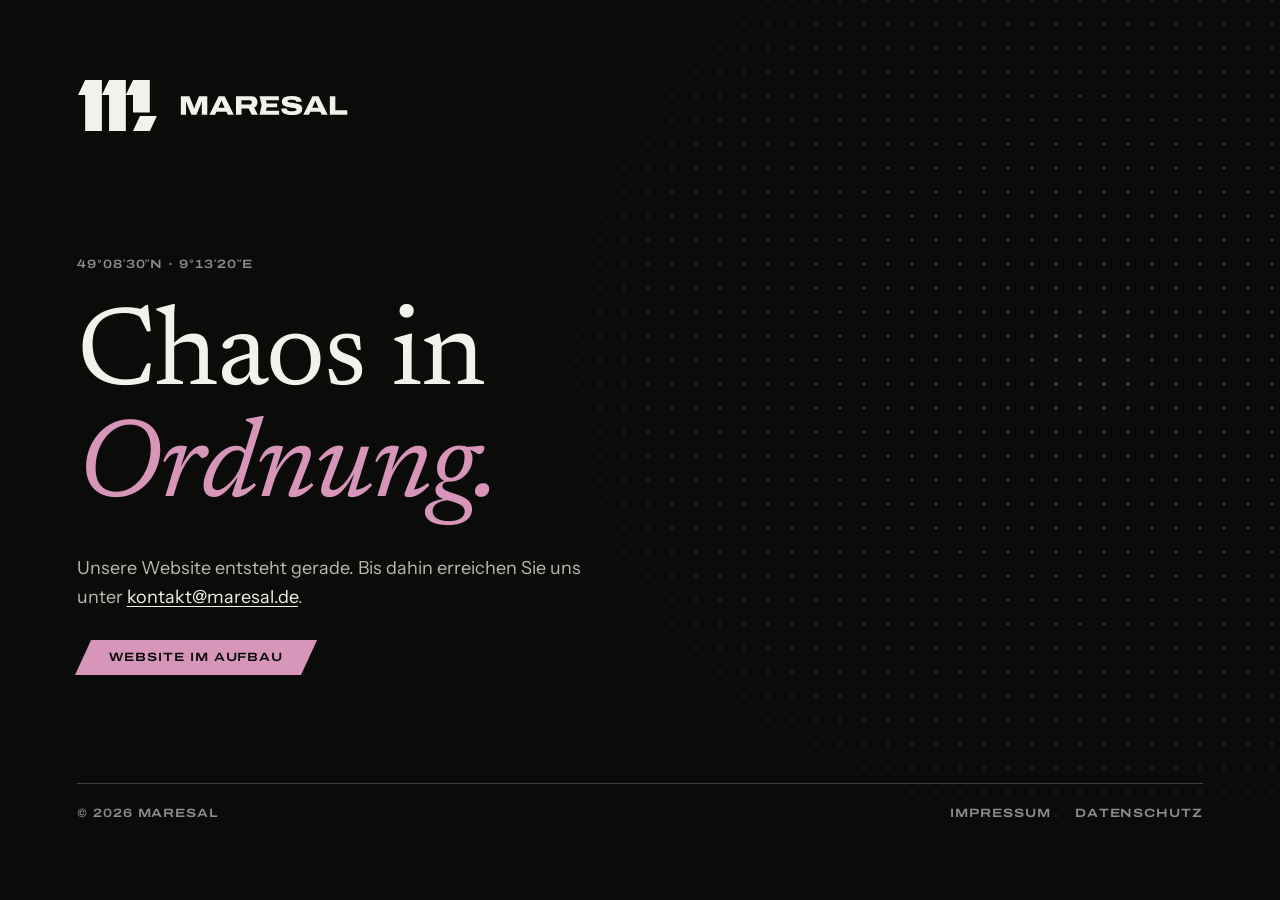
==== index.html @ d8c4743f "Add files via upload" ====
<!doctype html>
<html lang="de">
<head>
<meta charset="utf-8">
<meta name="viewport" content="width=device-width,initial-scale=1">
<title>Maresal · Heilbronn</title>
<meta name="description" content="Maresal – Studio für Marken und Spiele in Heilbronn. Website im Aufbau.">
<meta name="theme-color" content="#0B0C09">
<link rel="icon" href="assets/favicon.svg" type="image/svg+xml">
<link rel="apple-touch-icon" href="assets/apple-touch-icon.png">
<link rel="stylesheet" href="assets/style.css">
</head>
<body class="home">
<header>
  <img src="assets/logo-kagit.svg" alt="Maresal" width="300" height="82">
</header>
<main>
  <p class="label" title="Heilbronn">49°08′30″N · 9°13′20″E</p>
  <h1>Chaos in<br><i>Ordnung.</i></h1>
  <p class="lead">Unsere Website entsteht gerade. Bis dahin erreichen Sie uns unter <a href="mailto:kontakt@maresal.de">kontakt@maresal.de</a>.</p>
  <p class="tag label"><span>Website im Aufbau</span></p>
</main>
<footer class="label">
  <span>© 2026 Maresal</span>
  <nav>
    <a href="impressum/">Impressum</a>
    <a href="datenschutz/">Datenschutz</a>
  </nav>
</footer>
</body>
</html>
---- assets/style.css ----
/* MARESAL · maresal.de — fonts are self-hosted, no external requests */
@font-face{font-family:"Newsreader";font-style:normal;font-weight:400;font-display:swap;src:url(fonts/newsreader-latin-400-normal.woff2) format("woff2");unicode-range:U+0000-00FF,U+0131,U+0152-0153,U+02BB-02BC,U+02C6,U+02DA,U+02DC,U+0304,U+0308,U+0329,U+2000-206F,U+20AC,U+2122,U+2191,U+2193,U+2212,U+2215,U+FEFF,U+FFFD}
@font-face{font-family:"Newsreader";font-style:normal;font-weight:400;font-display:swap;src:url(fonts/newsreader-latin-ext-400-normal.woff2) format("woff2");unicode-range:U+0100-02BA,U+02BD-02C5,U+02C7-02CC,U+02CE-02D7,U+02DD-02FF,U+0304,U+0308,U+0329,U+1D00-1DBF,U+1E00-1E9F,U+1EF2-1EFF,U+2020,U+20A0-20AB,U+20AD-20C0,U+2113,U+2C60-2C7F,U+A720-A7FF}
@font-face{font-family:"Newsreader";font-style:italic;font-weight:400;font-display:swap;src:url(fonts/newsreader-latin-400-italic.woff2) format("woff2");unicode-range:U+0000-00FF,U+0131,U+0152-0153,U+02BB-02BC,U+02C6,U+02DA,U+02DC,U+0304,U+0308,U+0329,U+2000-206F,U+20AC,U+2122,U+2191,U+2193,U+2212,U+2215,U+FEFF,U+FFFD}
@font-face{font-family:"Newsreader";font-style:italic;font-weight:400;font-display:swap;src:url(fonts/newsreader-latin-ext-400-italic.woff2) format("woff2");unicode-range:U+0100-02BA,U+02BD-02C5,U+02C7-02CC,U+02CE-02D7,U+02DD-02FF,U+0304,U+0308,U+0329,U+1D00-1DBF,U+1E00-1E9F,U+1EF2-1EFF,U+2020,U+20A0-20AB,U+20AD-20C0,U+2113,U+2C60-2C7F,U+A720-A7FF}
@font-face{font-family:"Instrument Sans";font-style:normal;font-weight:400;font-display:swap;src:url(fonts/instrument-sans-latin-400-normal.woff2) format("woff2");unicode-range:U+0000-00FF,U+0131,U+0152-0153,U+02BB-02BC,U+02C6,U+02DA,U+02DC,U+0304,U+0308,U+0329,U+2000-206F,U+20AC,U+2122,U+2191,U+2193,U+2212,U+2215,U+FEFF,U+FFFD}
@font-face{font-family:"Instrument Sans";font-style:normal;font-weight:400;font-display:swap;src:url(fonts/instrument-sans-latin-ext-400-normal.woff2) format("woff2");unicode-range:U+0100-02BA,U+02BD-02C5,U+02C7-02CC,U+02CE-02D7,U+02DD-02FF,U+0304,U+0308,U+0329,U+1D00-1DBF,U+1E00-1E9F,U+1EF2-1EFF,U+2020,U+20A0-20AB,U+20AD-20C0,U+2113,U+2C60-2C7F,U+A720-A7FF}
@font-face{font-family:"Archivo Expanded";font-style:normal;font-weight:600;font-display:swap;src:url(fonts/ArchivoExpanded-SemiBold.woff2) format("woff2")}

:root{
  --siyah:#0B0C09; --kagit:#F1F2E9; --orkide:#D795BA;
  --gri-1:#40413E; --gri-2:#8D8E8B; --gri-3:#B9BAB3;
  --serif:"Newsreader",Georgia,serif;
  --sans:"Instrument Sans",Arial,sans-serif;
  --label:"Archivo Expanded",Arial,sans-serif;
  --pad:clamp(20px,6vw,80px);
}
*{box-sizing:border-box;margin:0;padding:0}
html{-webkit-text-size-adjust:100%}
body{font-family:var(--sans);font-size:17px;line-height:1.6;-webkit-font-smoothing:antialiased}
a{color:inherit;text-underline-offset:3px;text-decoration-thickness:1px}
a:hover{color:var(--orkide)}
.label{font-family:var(--label);font-weight:600;font-size:12px;letter-spacing:.08em;text-transform:uppercase}

/* ---------- Start page (dark) ---------- */
.home{background:var(--siyah);color:var(--kagit);min-height:100vh;min-height:100svh;display:flex;flex-direction:column;padding:var(--pad)}
/* Nokta ızgara (grafik dil): 24 px, sağda yoğun, sola doğru solar; sadece koyu zeminde */
.home{position:relative}
.home::before{content:"";position:fixed;inset:0;pointer-events:none;background-image:radial-gradient(circle,rgba(241,242,233,.30) 1.4px,transparent 1.8px);background-size:24px 24px;background-position:12px 12px;-webkit-mask-image:radial-gradient(ellipse 70% 90% at 85% 40%,#000 0%,transparent 75%);mask-image:radial-gradient(ellipse 70% 90% at 85% 40%,#000 0%,transparent 75%)}
.home>*{position:relative}
.home header img{display:block;width:clamp(200px,24vw,300px);height:auto;margin:-12px 0 0 -14px}
.home main{flex:1;display:flex;flex-direction:column;justify-content:center;gap:28px;padding:64px 0;max-width:900px}
.home main .label{color:var(--gri-2)}
.home h1{font-family:var(--serif);font-weight:400;font-size:clamp(48px,9vw,112px);line-height:1;letter-spacing:-.01em}
.home h1 i{color:var(--orkide)}
.home .lead{color:var(--gri-3);max-width:520px;font-size:18px}
.home .lead a{color:var(--kagit)}
.tag{display:inline-block;align-self:flex-start;background:var(--orkide);color:var(--siyah);padding:8px 26px;transform:skewX(-24.7deg);margin-left:6px}
.tag span{display:block;transform:skewX(24.7deg)}
.home main .tag{color:var(--siyah)}
.home footer{display:flex;flex-wrap:wrap;gap:8px 28px;justify-content:space-between;color:var(--gri-2);border-top:1px solid var(--gri-1);padding-top:20px}
.home footer nav{display:flex;gap:24px}
.home footer a{text-decoration:none}
.home footer a:hover{color:var(--orkide)}

/* ---------- Legal pages (light) ---------- */
.legal{background:var(--kagit);color:var(--siyah);padding:var(--pad)}
.legal header{display:flex;justify-content:space-between;align-items:center;gap:20px;border-bottom:1px solid var(--siyah);padding-bottom:20px}
.legal header img{display:block;width:clamp(150px,18vw,210px);height:auto;margin:-8px 0 -8px -10px}
.legal header nav{display:flex;gap:20px}
.legal header nav a{text-decoration:none}
.legal header nav a[aria-current]{color:var(--orkide)}
.legal main{max-width:720px;padding:56px 0 80px}
.legal main > .label{color:var(--gri-1);margin-bottom:16px}
.legal h1{font-family:var(--serif);font-weight:400;font-size:clamp(44px,7vw,80px);line-height:1;margin-bottom:48px}
.legal h2{font-family:var(--label);font-weight:600;font-size:12px;letter-spacing:.08em;text-transform:uppercase;color:var(--gri-1);margin:40px 0 10px;padding-top:16px;border-top:1px solid #d6d7cd}
.legal p,.legal li{color:#2b2c29;max-width:66ch}
.legal p+p{margin-top:12px}
.legal ul{margin:10px 0 0 20px}
.legal li+li{margin-top:6px}
.legal address{font-style:normal}
.legal footer{border-top:1px solid var(--siyah);padding-top:20px;color:var(--gri-1)}
.legal footer a{text-decoration:none}
@media (max-width:560px){.legal header{flex-direction:column;align-items:flex-start}}
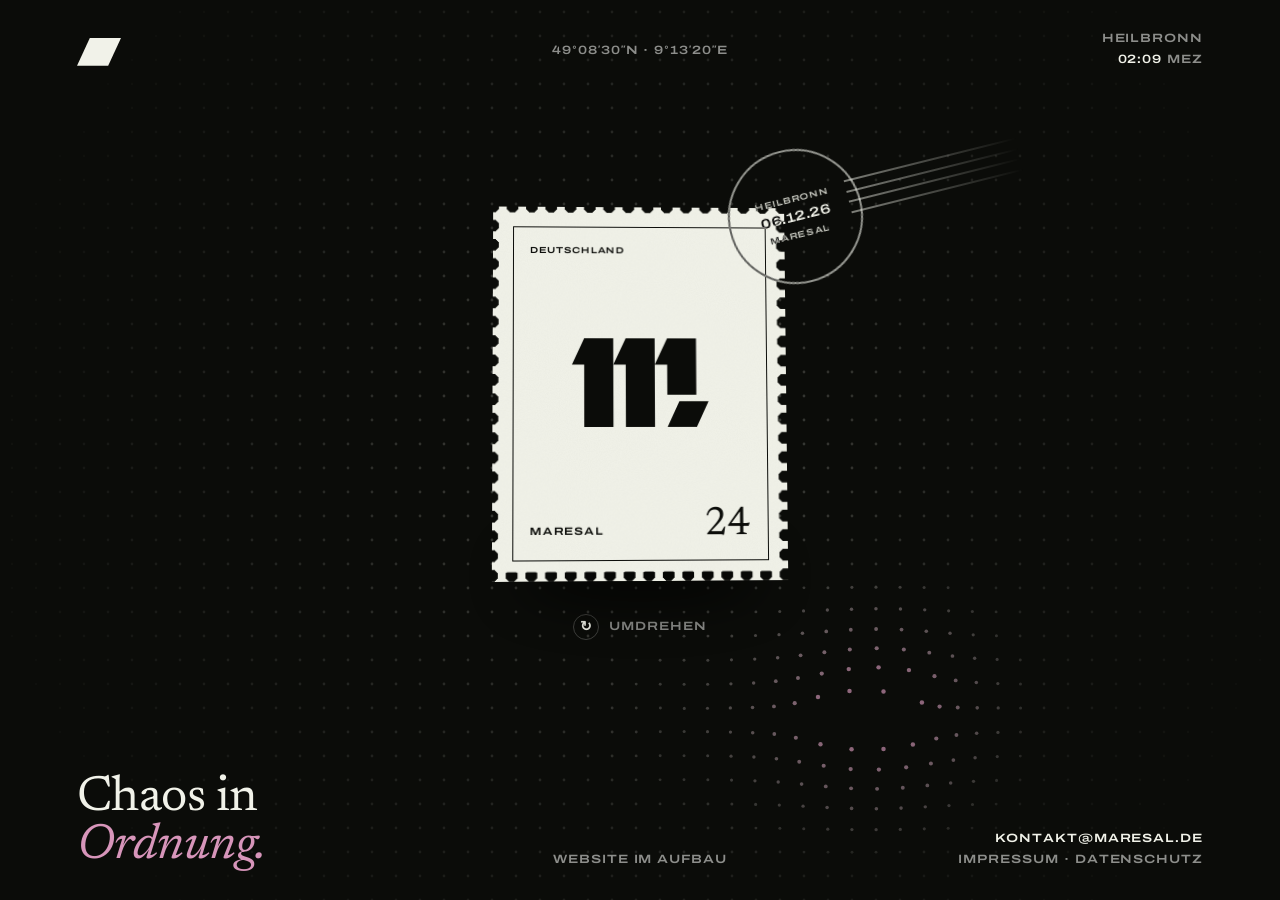
==== commit b4e00d50: "Add files via upload" ====
--- a/index.html
+++ b/index.html
@@ -9,23 +9,42 @@
 <link rel="icon" href="assets/favicon.svg" type="image/svg+xml">
 <link rel="apple-touch-icon" href="assets/apple-touch-icon.png">
 <link rel="stylesheet" href="assets/style.css">
+<link rel="stylesheet" href="assets/stamp.css">
 </head>
-<body class="home">
-<header>
-  <img src="assets/logo-kagit.svg" alt="Maresal" width="300" height="82">
+<body class="post">
+<canvas id="grid" aria-hidden="true" data-cx=".5" data-cy=".5" data-rx=".55" data-ry=".75"></canvas>
+
+<header class="bar label">
+  <a href="./" class="mono" aria-label="Maresal – Startseite">
+    <svg viewBox="459 304 199 126" role="img" aria-hidden="true"><polygon fill="currentColor" points="517,304 658,304 600,430 459,430"/></svg>
+  </a>
+  <span class="c hide-s" title="Heilbronn">49°08′30″N · 9°13′20″E</span>
+  <span class="r">Heilbronn<br><b id="clock">--:--</b> <span id="tz">MEZ</span></span>
 </header>
-<main>
-  <p class="label" title="Heilbronn">49°08′30″N · 9°13′20″E</p>
-  <h1>Chaos in<br><i>Ordnung.</i></h1>
-  <p class="lead">Unsere Website entsteht gerade. Bis dahin erreichen Sie uns unter <a href="mailto:kontakt@maresal.de">kontakt@maresal.de</a>.</p>
-  <p class="tag label"><span>Website im Aufbau</span></p>
+
+<main class="stage">
+  <div class="scene" id="scene">
+    <div class="shadow" aria-hidden="true"></div>
+    <button class="stamp" id="stamp" type="button" aria-pressed="false" aria-label="Briefmarke umdrehen">
+      <span class="face front" aria-hidden="true"><span class="in">
+        <span class="row label sm"><span>Deutschland</span></span>
+        <span class="art"><svg viewBox="0 0 658 430"><g fill="#0B0C09"><polygon points="59,0 199,0 199,430 59,430 59,127 0,127"/><polygon points="259,0 399,0 399,430 259,430 259,127 199,127"/><polygon points="459,0 599,0 599,273 459,273 459,127 399,127"/><polygon points="517,304 658,304 600,430 459,430"/></g></svg></span>
+        <span class="row"><span class="label">Maresal</span><span class="val">24</span></span>
+      </span></span>
+      <span class="face back" aria-hidden="true"><span class="in"><span class="date">19.09.<br><i>1921</i></span></span></span>
+    </button>
+    <div class="postmark label" id="postmark" aria-hidden="true"><span>Heilbronn<br><b id="pmdate">12.11.26</b><br>Maresal</span></div>
+  </div>
+  <p class="hint label"><span class="k" aria-hidden="true">↻</span><span id="hinttext">Umdrehen</span></p>
 </main>
-<footer class="label">
-  <span>© 2026 Maresal</span>
-  <nav>
-    <a href="impressum/">Impressum</a>
-    <a href="datenschutz/">Datenschutz</a>
-  </nav>
+
+<footer class="foot label">
+  <p class="slogan">Chaos in<br><i>Ordnung.</i></p>
+  <span class="c hide-s">Website im Aufbau</span>
+  <span class="r"><a href="mailto:kontakt@maresal.de" class="mail">kontakt@maresal.de</a><br><a href="impressum/">Impressum</a> · <a href="datenschutz/">Datenschutz</a></span>
 </footer>
+
+<script src="assets/grid.js"></script>
+<script src="assets/stamp.js"></script>
 </body>
 </html>
--- a/assets/style.css
+++ b/assets/style.css
@@ -24,10 +24,10 @@
 
 /* ---------- Start page (dark) ---------- */
 .home{background:var(--siyah);color:var(--kagit);min-height:100vh;min-height:100svh;display:flex;flex-direction:column;padding:var(--pad)}
-/* Nokta ızgara (grafik dil): 24 px, sağda yoğun, sola doğru solar; sadece koyu zeminde */
+/* Nokta ızgara (grafik dil): 24 px, sağda yoğun, sola doğru solar; canlı: imleç düzeni bozar, yay geri toplar (assets/grid.js) */
 .home{position:relative}
-.home::before{content:"";position:fixed;inset:0;pointer-events:none;background-image:radial-gradient(circle,rgba(241,242,233,.30) 1.4px,transparent 1.8px);background-size:24px 24px;background-position:12px 12px;-webkit-mask-image:radial-gradient(ellipse 70% 90% at 85% 40%,#000 0%,transparent 75%);mask-image:radial-gradient(ellipse 70% 90% at 85% 40%,#000 0%,transparent 75%)}
-.home>*{position:relative}
+#grid{position:fixed;inset:0;width:100vw;height:100vh;pointer-events:none;z-index:0}
+.home>*:not(#grid){position:relative;z-index:1}
 .home header img{display:block;width:clamp(200px,24vw,300px);height:auto;margin:-12px 0 0 -14px}
 .home main{flex:1;display:flex;flex-direction:column;justify-content:center;gap:28px;padding:64px 0;max-width:900px}
 .home main .label{color:var(--gri-2)}
@@ -62,3 +62,6 @@
 .legal footer{border-top:1px solid var(--siyah);padding-top:20px;color:var(--gri-1)}
 .legal footer a{text-decoration:none}
 @media (max-width:560px){.legal header{flex-direction:column;align-items:flex-start}}
+.legal .mono-l{display:block;width:62px;color:var(--siyah)}
+.legal .mono-l svg{display:block;width:100%;height:auto}
+.legal .mono-l:hover{color:var(--orkide)}
--- a/assets/stamp.css
+++ b/assets/stamp.css
@@ -0,0 +1,70 @@
+/* MARESAL · Startseite „Pul“ — Briefmarke mit Rückseite 19.09.1921 */
+.post{background:var(--siyah);color:var(--kagit);min-height:100vh;min-height:100svh;display:grid;grid-template-rows:auto 1fr auto;padding:28px var(--pad) 30px;overflow:hidden;position:relative}
+#grid{position:fixed;inset:0;width:100vw;height:100vh;pointer-events:none;z-index:0}
+.post>*:not(#grid){position:relative;z-index:1}
+.post a{text-decoration:none}
+.post .label{color:var(--gri-2)}
+.post b{color:var(--kagit);font-weight:600}
+
+/* Kopfzeile */
+.bar{display:grid;grid-template-columns:1fr 1fr 1fr;align-items:start;line-height:1.75}
+.bar .c{text-align:center;padding-top:12px}
+.bar .r,.foot .r{text-align:right}
+.mono{color:var(--kagit);display:inline-block;width:44px;margin-top:10px}
+.mono svg{display:block;width:100%;height:auto}
+.mono:hover{color:var(--orkide)}
+
+/* Bühne */
+.stage{display:flex;flex-direction:column;align-items:center;justify-content:center;gap:34px;padding:24px 0}
+.scene{--w:clamp(220px,23vw,330px);width:var(--w);aspect-ratio:330/420;position:relative;perspective:1600px}
+.shadow{position:absolute;left:8%;right:8%;bottom:-6%;height:14%;background:#000;filter:blur(26px);opacity:.7;border-radius:50%;transform:translateZ(0)}
+.stamp{all:unset;cursor:pointer;position:absolute;inset:0;transform-style:preserve-3d;will-change:transform;-webkit-tap-highlight-color:transparent}
+.stamp:focus-visible{outline:2px solid var(--orkide);outline-offset:14px}
+.face{position:absolute;inset:0;backface-visibility:hidden;-webkit-backface-visibility:hidden;
+  --p:calc(var(--w) * .021);--g:calc(var(--w) * .066);
+  -webkit-mask:radial-gradient(circle var(--p) at 50% 50%,transparent 98%,#000) calc(var(--g) / -2) calc(var(--g) / -2)/var(--g) var(--g),linear-gradient(#000,#000) calc(var(--g) / 2) calc(var(--g) / 2)/calc(100% - var(--g)) calc(100% - var(--g)) no-repeat;
+          mask:radial-gradient(circle var(--p) at 50% 50%,transparent 98%,#000) calc(var(--g) / -2) calc(var(--g) / -2)/var(--g) var(--g),linear-gradient(#000,#000) calc(var(--g) / 2) calc(var(--g) / 2)/calc(100% - var(--g)) calc(100% - var(--g)) no-repeat}
+.front{background:#F1F2E9;color:#0B0C09}
+.back{background:#E7E8DD;color:#0B0C09;transform:rotateY(180deg)}
+/* leichte Papierstruktur */
+.face::after{content:"";position:absolute;inset:0;opacity:.35;mix-blend-mode:multiply;pointer-events:none;background-image:url("data:image/svg+xml,%3Csvg xmlns='http://www.w3.org/2000/svg' width='160' height='160'%3E%3Cfilter id='n'%3E%3CfeTurbulence type='fractalNoise' baseFrequency='.9' numOctaves='2' stitchTiles='stitch'/%3E%3CfeColorMatrix values='0 0 0 0 .4 0 0 0 0 .4 0 0 0 0 .35 0 0 0 .18 0'/%3E%3C/filter%3E%3Crect width='160' height='160' filter='url(%23n)'/%3E%3C/svg%3E")}
+.in{position:absolute;inset:calc(var(--w) * .067);border:1.5px solid #0B0C09;display:flex;flex-direction:column;justify-content:space-between;padding:calc(var(--w) * .055)}
+.back .in{border-style:dashed;border-width:1px;justify-content:center;align-items:center}
+.row{display:flex;justify-content:space-between;align-items:baseline}
+.front .label{color:#0B0C09}
+.label.sm{font-size:calc(var(--w) * .03)}
+.front .row:last-child .label{font-size:calc(var(--w) * .036)}
+.art{flex:1;display:flex;align-items:center;justify-content:center}
+.art svg{width:62%;height:auto}
+.val{font-family:var(--serif);font-size:calc(var(--w) * .135);line-height:.85}
+.date{font-family:var(--serif);font-size:calc(var(--w) * .215);line-height:.95;letter-spacing:-.02em;text-align:center}
+.date i{color:#B4628F}
+
+/* Poststempel – liegt über der Marke, verschwindet beim Umdrehen */
+.postmark{position:absolute;left:80%;top:-15%;width:calc(var(--w) * .46);aspect-ratio:1;border:2px solid rgba(241,242,233,.6);border-radius:50%;display:flex;align-items:center;justify-content:center;text-align:center;transform:rotate(-14deg);color:rgba(241,242,233,.8)!important;font-size:calc(var(--w) * .03);line-height:1.6;mix-blend-mode:difference;pointer-events:none;transition:opacity .4s}
+.postmark b{font-size:calc(var(--w) * .046);letter-spacing:.04em}
+.postmark::before{content:"";position:absolute;left:92%;top:30%;width:calc(var(--w) * .6);height:28%;background:repeating-linear-gradient(0deg,rgba(241,242,233,.5) 0 2px,transparent 2px calc(var(--w) * .036));-webkit-mask:linear-gradient(90deg,#000,transparent);mask:linear-gradient(90deg,#000,transparent)}
+.flipped .postmark{opacity:0}
+
+.hint{display:flex;gap:10px;align-items:center;margin:0}
+.hint .k{display:inline-flex;width:26px;height:26px;border:1px solid var(--gri-1);border-radius:50%;align-items:center;justify-content:center;font-size:14px;color:var(--kagit);transition:transform .8s cubic-bezier(.7,0,.2,1)}
+.flipped .hint .k{transform:rotate(180deg)}
+
+/* Fußzeile */
+.foot{display:grid;grid-template-columns:1fr 1fr 1fr;align-items:end;line-height:1.75}
+.foot .c{text-align:center}
+.slogan{margin:0;font-family:var(--serif);font-weight:400;font-size:clamp(36px,3.9vw,56px);line-height:.95;letter-spacing:-.01em;text-transform:none;color:var(--kagit)}
+.slogan i{color:var(--orkide)}
+.foot .mail{color:var(--kagit)}
+.foot a:hover{color:var(--orkide)}
+
+@media (max-width:720px){
+  .post{padding:22px 20px 24px}
+  .bar{grid-template-columns:1fr 1fr}
+  .foot{grid-template-columns:1fr;gap:18px}
+  .foot .r{text-align:left}
+  .hide-s{display:none}
+  .scene{--w:min(62vw,300px)}
+  .mono{width:38px}
+}
+@media (prefers-reduced-motion:reduce){.stamp{transition:none!important}}
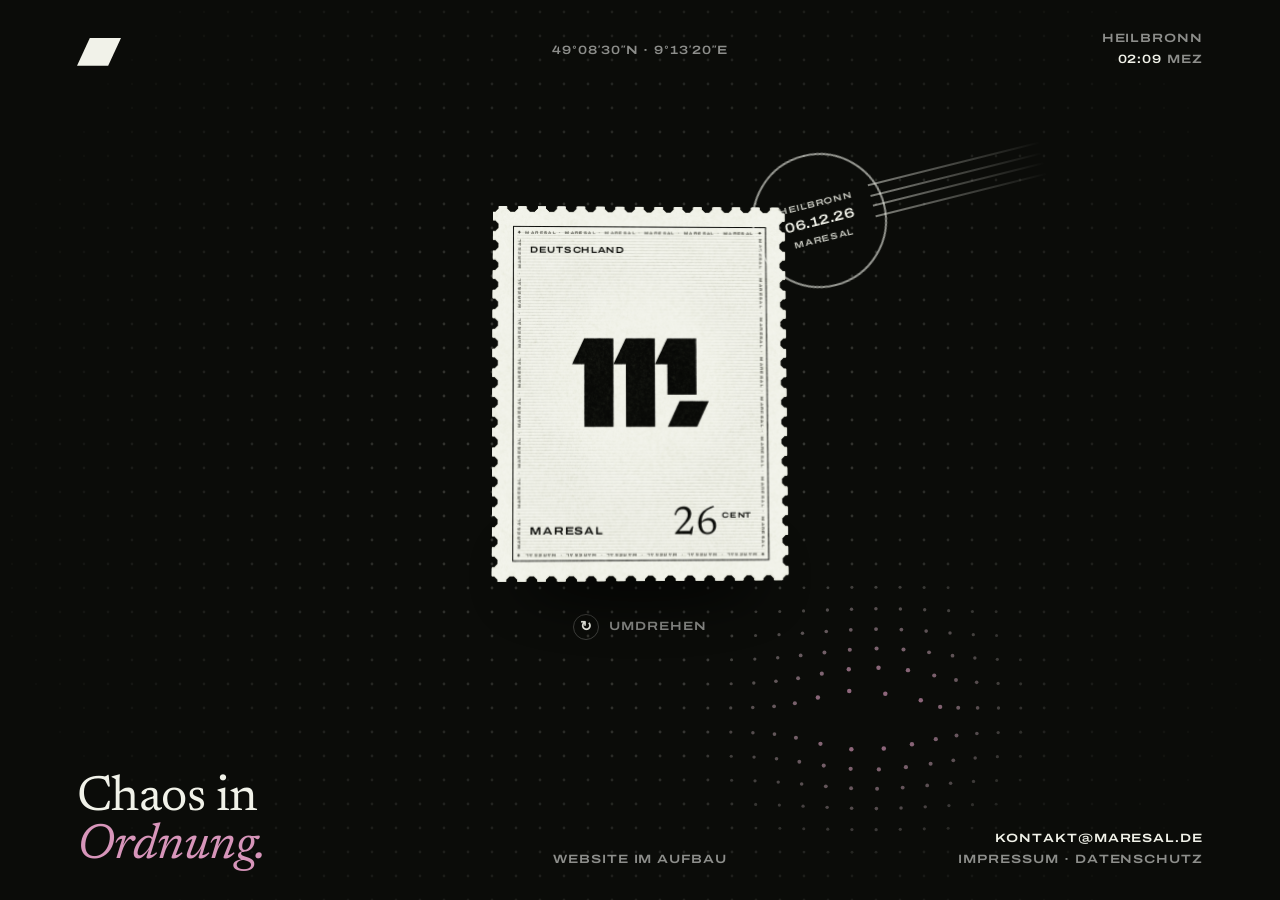
==== commit ada3404d: "Add files via upload" ====
--- a/index.html
+++ b/index.html
@@ -25,13 +25,13 @@
 <main class="stage">
   <div class="scene" id="scene">
     <div class="shadow" aria-hidden="true"></div>
-    <button class="stamp" id="stamp" type="button" aria-pressed="false" aria-label="Briefmarke umdrehen">
-      <span class="face front" aria-hidden="true"><span class="in">
+    <button class="stamp" id="stamp" type="button" aria-pressed="false" aria-label="Briefmarke umdrehen"><span class="layer" style="transform:translateZ(-1.5px)"></span><span class="layer" style="transform:translateZ(-0.75px)"></span><span class="layer" style="transform:translateZ(0px)"></span><span class="layer" style="transform:translateZ(0.75px)"></span><span class="layer" style="transform:translateZ(1.5px)"></span>
+      <span class="face front" aria-hidden="true"><span class="in"><svg class="micro" viewBox="0 0 381 501" preserveAspectRatio="none" aria-hidden="true"><defs><path id="mts" d="M17,8 H364"/><path id="mrs" d="M373,17 V484"/><path id="mbs" d="M364,493 H17"/><path id="mls" d="M8,484 V17"/></defs><g font-family="Archivo Expanded" font-weight="600" font-size="5.6" letter-spacing="1.1" fill="#16170F" opacity=".78"><text dy="2" textLength="347" lengthAdjust="spacing"><textPath href="#mts">MARESAL · MARESAL · MARESAL · MARESAL · MARESAL · MARESAL</textPath></text><text dy="2" textLength="467" lengthAdjust="spacing"><textPath href="#mrs">MARESAL · MARESAL · MARESAL · MARESAL · MARESAL · MARESAL · MARESAL · MARESAL</textPath></text><text dy="2" textLength="347" lengthAdjust="spacing"><textPath href="#mbs">MARESAL · MARESAL · MARESAL · MARESAL · MARESAL · MARESAL</textPath></text><text dy="2" textLength="467" lengthAdjust="spacing"><textPath href="#mls">MARESAL · MARESAL · MARESAL · MARESAL · MARESAL · MARESAL · MARESAL · MARESAL</textPath></text><rect x="6.4" y="6.4" width="3.2" height="3.2" transform="rotate(45 8 8)"/><rect x="371.4" y="6.4" width="3.2" height="3.2" transform="rotate(45 373 8)"/><rect x="371.4" y="491.4" width="3.2" height="3.2" transform="rotate(45 373 493)"/><rect x="6.4" y="491.4" width="3.2" height="3.2" transform="rotate(45 8 493)"/></g></svg>
         <span class="row label sm"><span>Deutschland</span></span>
         <span class="art"><svg viewBox="0 0 658 430"><g fill="#0B0C09"><polygon points="59,0 199,0 199,430 59,430 59,127 0,127"/><polygon points="259,0 399,0 399,430 259,430 259,127 199,127"/><polygon points="459,0 599,0 599,273 459,273 459,127 399,127"/><polygon points="517,304 658,304 600,430 459,430"/></g></svg></span>
-        <span class="row"><span class="label">Maresal</span><span class="val">24</span></span>
+        <span class="row"><span class="label">Maresal</span><span class="val">26<small>Cent</small></span></span>
       </span></span>
-      <span class="face back" aria-hidden="true"><span class="in"><span class="date">19.09.<br><i>1921</i></span></span></span>
+      <span class="face back" aria-hidden="true"><span class="in"><span class="uvmark label">UV</span></span><span class="uv" id="uv"><span class="date">19.09.<br><i>1921</i></span></span></span>
     </button>
     <div class="postmark label" id="postmark" aria-hidden="true"><span>Heilbronn<br><b id="pmdate">12.11.26</b><br>Maresal</span></div>
   </div>
--- a/assets/stamp.css
+++ b/assets/stamp.css
@@ -20,14 +20,18 @@
 .shadow{position:absolute;left:8%;right:8%;bottom:-6%;height:14%;background:#000;filter:blur(26px);opacity:.7;border-radius:50%;transform:translateZ(0)}
 .stamp{all:unset;cursor:pointer;position:absolute;inset:0;transform-style:preserve-3d;will-change:transform;-webkit-tap-highlight-color:transparent}
 .stamp:focus-visible{outline:2px solid var(--orkide);outline-offset:14px}
-.face{position:absolute;inset:0;backface-visibility:hidden;-webkit-backface-visibility:hidden;
-  --p:calc(var(--w) * .021);--g:calc(var(--w) * .066);
-  -webkit-mask:radial-gradient(circle var(--p) at 50% 50%,transparent 98%,#000) calc(var(--g) / -2) calc(var(--g) / -2)/var(--g) var(--g),linear-gradient(#000,#000) calc(var(--g) / 2) calc(var(--g) / 2)/calc(100% - var(--g)) calc(100% - var(--g)) no-repeat;
-          mask:radial-gradient(circle var(--p) at 50% 50%,transparent 98%,#000) calc(var(--g) / -2) calc(var(--g) / -2)/var(--g) var(--g),linear-gradient(#000,#000) calc(var(--g) / 2) calc(var(--g) / 2)/calc(100% - var(--g)) calc(100% - var(--g)) no-repeat}
-.front{background:#F1F2E9;color:#0B0C09}
-.back{background:#E7E8DD;color:#0B0C09;transform:rotateY(180deg)}
+.face{position:absolute;inset:0;backface-visibility:hidden;-webkit-backface-visibility:hidden;--p:calc(var(--w) * .021);
+  /* Zähnung: 15 Löcher quer, 19 längs – alle vier Ecken gleich */
+  -webkit-mask:radial-gradient(circle var(--p) at 50% 50%,transparent 98%,#000) -3.5714% -2.7778%/calc(100% / 15) calc(100% / 19),linear-gradient(#000,#000) 50% 50%/calc(100% - 100% / 15) calc(100% - 100% / 19) no-repeat;
+          mask:radial-gradient(circle var(--p) at 50% 50%,transparent 98%,#000) -3.5714% -2.7778%/calc(100% / 15) calc(100% / 19),linear-gradient(#000,#000) 50% 50%/calc(100% - 100% / 15) calc(100% - 100% / 19) no-repeat}
+.layer{position:absolute;inset:0;background:#CFD0C4;--p:calc(var(--w) * .021);-webkit-mask:radial-gradient(circle var(--p) at 50% 50%,transparent 98%,#000) -3.5714% -2.7778%/calc(100% / 15) calc(100% / 19),linear-gradient(#000,#000) 50% 50%/calc(100% - 100% / 15) calc(100% - 100% / 19) no-repeat;mask:radial-gradient(circle var(--p) at 50% 50%,transparent 98%,#000) -3.5714% -2.7778%/calc(100% / 15) calc(100% / 19),linear-gradient(#000,#000) 50% 50%/calc(100% - 100% / 15) calc(100% - 100% / 19) no-repeat;}
+.front{background:#F1F2E9;color:#0B0C09;transform:translateZ(2px)}
+.front .in{isolation:isolate}
+.front .in::before{content:"";position:absolute;inset:3px;z-index:-1;background:repeating-linear-gradient(0deg,rgba(22,23,15,.075) 0 1px,transparent 1px 3px);-webkit-mask:radial-gradient(ellipse 62% 48% at 50% 46%,transparent 40%,#000 75%);mask:radial-gradient(ellipse 62% 48% at 50% 46%,transparent 40%,#000 75%)}
+.micro{position:absolute;inset:0;width:100%;height:100%;pointer-events:none}
+.back{background:#E7E8DD;color:#0B0C09;transform:rotateY(180deg) translateZ(2px)}
 /* leichte Papierstruktur */
-.face::after{content:"";position:absolute;inset:0;opacity:.35;mix-blend-mode:multiply;pointer-events:none;background-image:url("data:image/svg+xml,%3Csvg xmlns='http://www.w3.org/2000/svg' width='160' height='160'%3E%3Cfilter id='n'%3E%3CfeTurbulence type='fractalNoise' baseFrequency='.9' numOctaves='2' stitchTiles='stitch'/%3E%3CfeColorMatrix values='0 0 0 0 .4 0 0 0 0 .4 0 0 0 0 .35 0 0 0 .18 0'/%3E%3C/filter%3E%3Crect width='160' height='160' filter='url(%23n)'/%3E%3C/svg%3E")}
+.face::after{content:"";position:absolute;inset:0;opacity:.9;mix-blend-mode:soft-light;pointer-events:none;background:url(paper.jpg) 0 0/calc(var(--w) * .87) auto}
 .in{position:absolute;inset:calc(var(--w) * .067);border:1.5px solid #0B0C09;display:flex;flex-direction:column;justify-content:space-between;padding:calc(var(--w) * .055)}
 .back .in{border-style:dashed;border-width:1px;justify-content:center;align-items:center}
 .row{display:flex;justify-content:space-between;align-items:baseline}
@@ -36,12 +40,23 @@
 .front .row:last-child .label{font-size:calc(var(--w) * .036)}
 .art{flex:1;display:flex;align-items:center;justify-content:center}
 .art svg{width:62%;height:auto}
-.val{font-family:var(--serif);font-size:calc(var(--w) * .135);line-height:.85}
+.val{font-family:var(--serif);font-size:calc(var(--w) * .135);line-height:.85;display:inline-flex;align-items:flex-start;gap:calc(var(--w) * .012)}
+.val small{font-family:var(--label);font-weight:600;font-size:calc(var(--w) * .026);letter-spacing:.08em;text-transform:uppercase;margin-top:calc(var(--w) * .014)}
 .date{font-family:var(--serif);font-size:calc(var(--w) * .215);line-height:.95;letter-spacing:-.02em;text-align:center}
-.date i{color:#B4628F}
+/* Rückseite: verborgener UV-Druck – nur im Lichtkegel sichtbar */
+.uv{--mx:50%;--my:50%;--r:calc(var(--w) * .2);position:absolute;inset:0;z-index:5;display:flex;align-items:center;justify-content:center;
+  background:radial-gradient(circle at var(--mx) var(--my),#24251F 0,#191A15 70%);
+  -webkit-mask:radial-gradient(circle var(--r) at var(--mx) var(--my),#000 55%,transparent 100%);
+          mask:radial-gradient(circle var(--r) at var(--mx) var(--my),#000 55%,transparent 100%);
+  opacity:0;transition:opacity .25s;pointer-events:none}
+.uv.on{opacity:1}
+.uv .date{color:#D795BA;text-shadow:0 0 calc(var(--w) * .02) rgba(215,149,186,.75),0 0 calc(var(--w) * .07) rgba(215,149,186,.35)}
+.uv .date i{color:#D795BA}
+.uvmark{position:absolute;right:calc(var(--w) * .045);bottom:calc(var(--w) * .035);font-size:calc(var(--w) * .026)!important;color:#0B0C09!important;opacity:.28}
+.flipped .stamp{cursor:url("data:image/svg+xml,%3Csvg xmlns='http://www.w3.org/2000/svg' width='32' height='32' viewBox='0 0 32 32'%3E%3Ccircle cx='16' cy='16' r='7' fill='none' stroke='%23F1F2E9' stroke-width='2'/%3E%3Ccircle cx='16' cy='16' r='2.5' fill='%23D795BA'/%3E%3Cg stroke='%23F1F2E9' stroke-width='2' stroke-linecap='round'%3E%3Cpath d='M16 2v4M16 26v4M2 16h4M26 16h4'/%3E%3C/g%3E%3C/svg%3E") 16 16,crosshair}
 
 /* Poststempel – liegt über der Marke, verschwindet beim Umdrehen */
-.postmark{position:absolute;left:80%;top:-15%;width:calc(var(--w) * .46);aspect-ratio:1;border:2px solid rgba(241,242,233,.6);border-radius:50%;display:flex;align-items:center;justify-content:center;text-align:center;transform:rotate(-14deg);color:rgba(241,242,233,.8)!important;font-size:calc(var(--w) * .03);line-height:1.6;mix-blend-mode:difference;pointer-events:none;transition:opacity .4s}
+.postmark{position:absolute;left:88%;top:-14%;width:calc(var(--w) * .46);aspect-ratio:1;border:2px solid rgba(241,242,233,.6);border-radius:50%;display:flex;align-items:center;justify-content:center;text-align:center;transform:rotate(-14deg);color:rgba(241,242,233,.8)!important;font-size:calc(var(--w) * .03);line-height:1.6;pointer-events:none;transition:opacity .4s}
 .postmark b{font-size:calc(var(--w) * .046);letter-spacing:.04em}
 .postmark::before{content:"";position:absolute;left:92%;top:30%;width:calc(var(--w) * .6);height:28%;background:repeating-linear-gradient(0deg,rgba(241,242,233,.5) 0 2px,transparent 2px calc(var(--w) * .036));-webkit-mask:linear-gradient(90deg,#000,transparent);mask:linear-gradient(90deg,#000,transparent)}
 .flipped .postmark{opacity:0}
